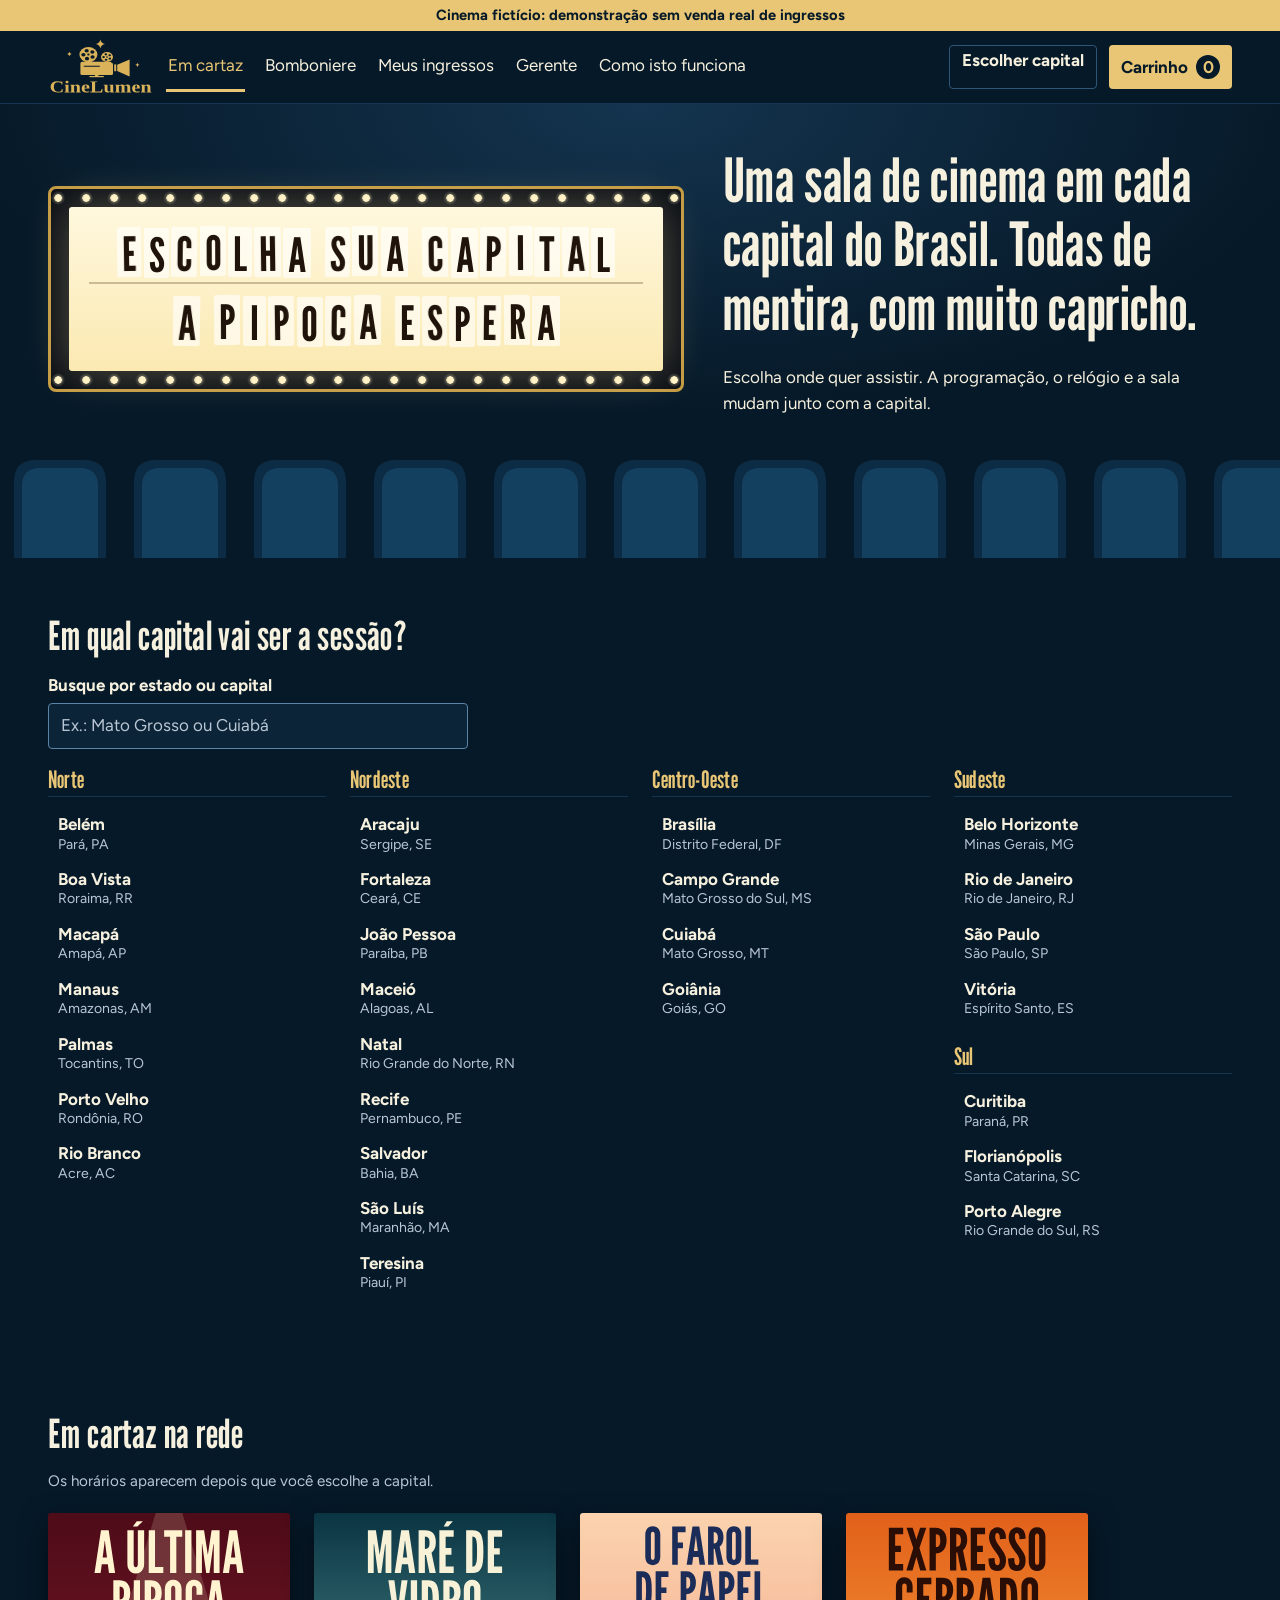
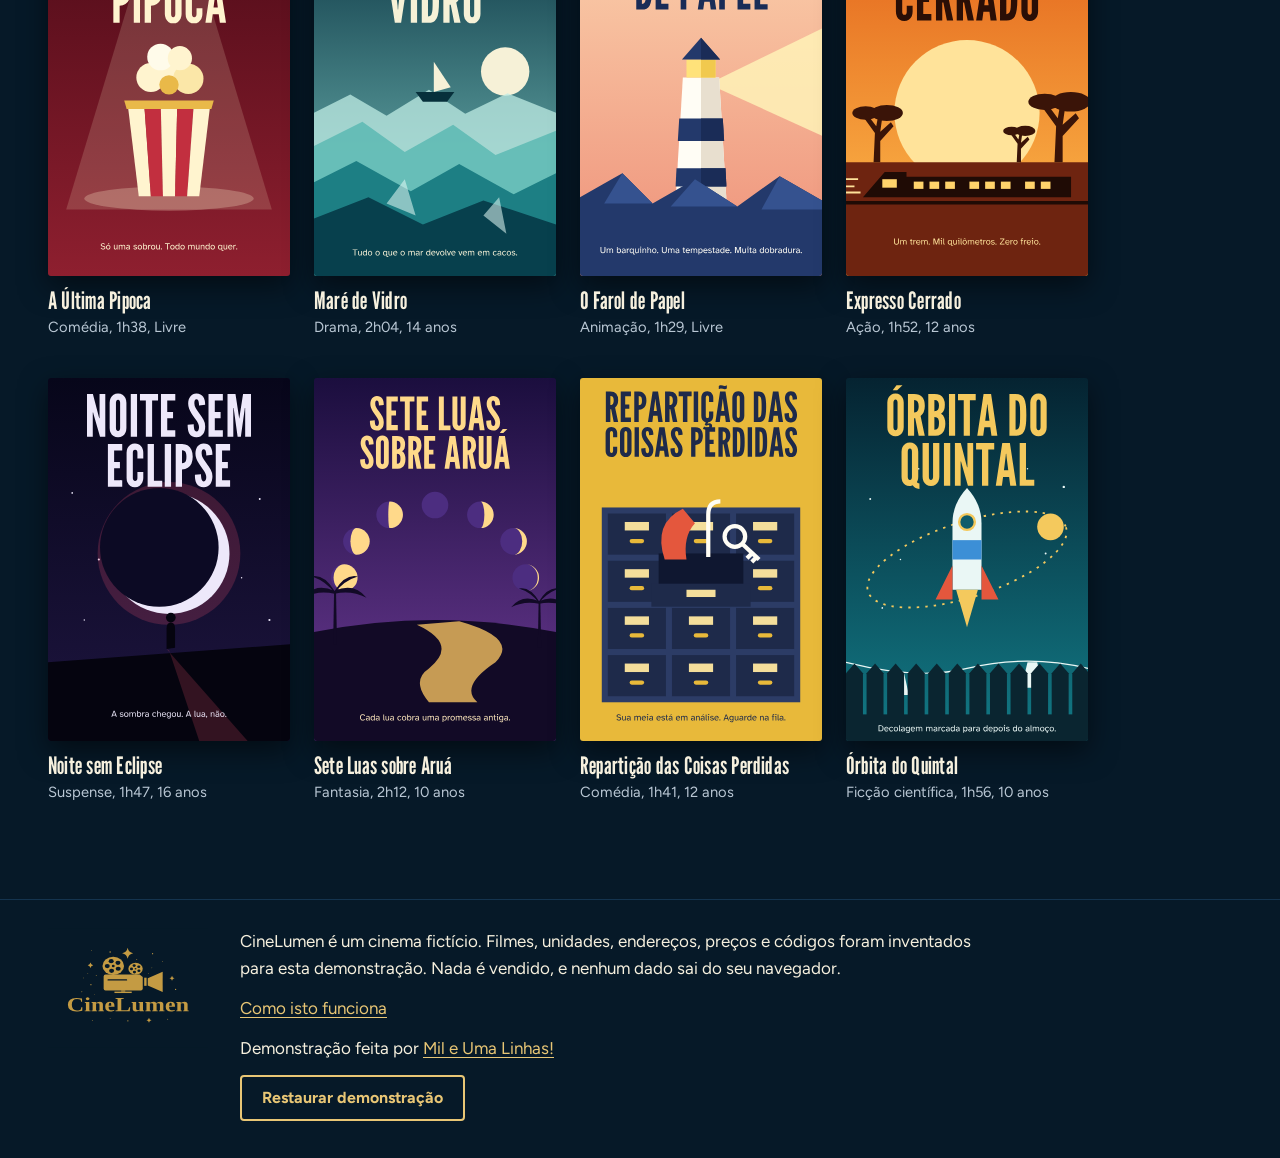
==== index.html @ 4fc16623 "Refaz CineLumen como cinema fictício nacional Refaz do zero o site original, sem nenhuma referência " ====
<!doctype html>
<html lang="pt-BR">
<head>
<meta charset="utf-8">
<meta name="viewport" content="width=device-width, initial-scale=1">
<meta http-equiv="Content-Security-Policy" content="default-src 'none'; script-src 'self'; style-src 'self'; img-src 'self'; font-src 'self'; base-uri 'none'; form-action 'none'">
<meta name="referrer" content="no-referrer">
<title>CineLumen: cinema fictício nas 27 capitais</title>
<meta name="description" content="Demonstração de site e sistema de cinema: programação por capital, mapa de assentos, bomboniere e ingresso. Cinema fictício, sem venda real.">
<meta name="theme-color" content="#061928">
<link rel="icon" href="assets/favicon.svg" type="image/svg+xml">
<link rel="preload" href="assets/fontes/league-gothic-latin-400-normal.woff2" as="font" type="font/woff2" crossorigin>
<link rel="stylesheet" href="css/estilo.css">
<script type="module" src="js/app.js"></script>
</head>
<body>
<a class="pular" href="#conteudo" id="pular">Pular para o conteúdo</a>
<p class="faixa" id="faixa">Cinema fictício: demonstração sem venda real de ingressos</p>
<header class="topo">
  <div class="topo-linha">
    <a class="marca" href="#/" aria-label="CineLumen, página inicial"><img src="assets/logo-marca.svg" alt="" width="106" height="56"></a>
    <button type="button" class="capital-btn" id="btn-capital" aria-haspopup="dialog"></button>
    <button type="button" class="menu-btn" id="btn-menu" aria-expanded="false" aria-controls="nav-principal">Menu</button>
    <nav id="nav-principal" class="nav" aria-label="Principal">
      <a href="#/" data-rota="inicio">Em cartaz</a>
      <a href="#/bomboniere" data-rota="bomboniere">Bomboniere</a>
      <a href="#/meus-ingressos" data-rota="meus-ingressos">Meus ingressos</a>
      <a href="#/gerente" data-rota="gerente">Gerente</a>
      <a href="#/como-funciona" data-rota="como-funciona">Como isto funciona</a>
    </nav>
    <a class="carrinho-btn" id="btn-carrinho" href="#/resumo"></a>
  </div>
</header>
<p class="aviso-armazenamento" id="aviso-armazenamento" hidden>Seu navegador bloqueou o armazenamento local. A demonstração funciona, mas esquece tudo ao recarregar.</p>
<main id="conteudo" tabindex="-1"></main>
<footer class="rodape">
  <div class="rodape-dentro">
    <img src="assets/logo.svg" alt="CineLumen" width="160" height="120">
    <div>
      <p>CineLumen é um cinema fictício. Filmes, unidades, endereços, preços e códigos foram inventados para esta demonstração. Nada é vendido, e nenhum dado sai do seu navegador.</p>
      <p><a href="#/como-funciona">Como isto funciona</a></p>
      <p>Demonstração feita por <a href="https://mileumalinhas.com.br" rel="noopener">Mil e Uma Linhas!</a></p>
      <button type="button" class="botao botao-linha" id="btn-restaurar">Restaurar demonstração</button>
    </div>
  </div>
</footer>
<div class="so-leitor" role="status" aria-live="polite" id="status"></div>
<div class="so-leitor" role="alert" id="alerta-leitor"></div>
<div class="aviso-flutuante" id="aviso" hidden></div>
<dialog id="dlg-capital" aria-labelledby="dlg-capital-t">
  <div class="dlg-cabeca"><h2 id="dlg-capital-t">Onde vai ser a sessão?</h2><button type="button" class="botao botao-linha" id="dlg-capital-fechar">Fechar</button></div>
  <div id="dlg-capital-corpo"></div>
</dialog>
<dialog id="dlg-restaurar" aria-labelledby="dlg-restaurar-t">
  <h2 id="dlg-restaurar-t">Restaurar a demonstração?</h2>
  <p>Isto apaga neste navegador a capital escolhida, o carrinho, os ingressos, as vendas de teste e as sessões cadastradas.</p>
  <div class="dlg-acoes">
    <button type="button" class="botao botao-linha" id="restaurar-nao">Manter tudo</button>
    <button type="button" class="botao" id="restaurar-sim">Restaurar</button>
  </div>
</dialog>
<noscript><p class="faixa">Esta demonstração precisa de JavaScript para funcionar.</p></noscript>
</body>
</html>
---- css/estilo.css ----
@font-face { font-family: "League Gothic"; src: url("../assets/fontes/league-gothic-latin-400-normal.woff2") format("woff2"); font-display: swap; }
@font-face { font-family: "Figtree"; src: url("../assets/fontes/figtree-latin-400-normal.woff2") format("woff2"); font-weight: 400; font-display: swap; }
@font-face { font-family: "Figtree"; src: url("../assets/fontes/figtree-latin-700-normal.woff2") format("woff2"); font-weight: 700; font-display: swap; }

:root {
  --noite: #061928;
  --noite-2: #0C2438;
  --noite-3: #14344F;
  --linha: #2E5575;
  --ouro: #C49B43;
  --ouro-claro: #E8C675;
  --marfim: #F6F0DE;
  --neblina: #B9C7D4;
  --luz: #FFF3C9;
  --placa: #20140A;
  --rubi: #FFA69E;
  --titulo: "League Gothic", "Arial Narrow", Impact, sans-serif;
  --texto: "Figtree", system-ui, -apple-system, "Segoe UI", sans-serif;
  --calha: clamp(16px, 4vw, 48px);
}
*, *::before, *::after { box-sizing: border-box; }
html { -webkit-text-size-adjust: 100%; scroll-padding-top: 96px; }
body { margin: 0; background: var(--noite); color: var(--marfim); font: 400 17px/1.55 var(--texto); overflow-wrap: anywhere; transition: background-color .9s ease; }
body.luzes-baixas { background: #030E18; }
img { max-width: 100%; height: auto; display: block; }
h1, h2, h3 { font-family: var(--titulo); font-weight: 400; line-height: 1.05; letter-spacing: .01em; margin: 0 0 .4em; }
h1 { font-size: clamp(2.3rem, 5.4vw, 3.8rem); }
h2 { font-size: clamp(1.8rem, 3.6vw, 2.5rem); }
h3 { font-size: 1.5rem; }
h1:focus, h2:focus, main:focus { outline: none; }
p { margin: 0 0 .8em; max-width: 68ch; }
a { color: var(--ouro-claro); text-underline-offset: .18em; }
a:hover { color: var(--luz); }
ul, ol { margin: 0; padding: 0; list-style: none; }
small { font-size: .82em; }
:focus-visible { outline: 3px solid var(--luz); outline-offset: 2px; border-radius: 3px; }
[hidden] { display: none !important; }
.so-leitor { position: absolute; width: 1px; height: 1px; overflow: hidden; clip-path: inset(50%); white-space: nowrap; }
.pular { position: absolute; left: 8px; top: -60px; background: var(--luz); color: var(--noite); padding: 8px 14px; z-index: 50; }
.pular:focus { top: 8px; color: var(--noite); }

/* Faixa e topo */
.faixa { margin: 0; max-width: none; padding: 6px var(--calha); background: var(--ouro-claro); color: var(--noite); font-weight: 700; font-size: .92rem; text-align: center; line-height: 1.3; }
.topo { position: sticky; top: 0; z-index: 20; background: var(--noite); border-bottom: 1px solid var(--noite-3); }
.topo-linha { display: flex; align-items: center; gap: 12px; padding: 8px var(--calha); max-width: 1400px; margin: auto; flex-wrap: wrap; }
.marca img { width: 106px; height: 56px; }
.capital-btn { order: 3; background: none; border: 1px solid var(--linha); color: var(--marfim); font: inherit; padding: 4px 12px; border-radius: 4px; cursor: pointer; text-align: left; display: grid; line-height: 1.2; min-height: 44px; }
.capital-btn:hover { border-color: var(--ouro-claro); }
.capital-nome { font-weight: 700; }
.capital-btn small { color: var(--neblina); }
.menu-btn { display: none; order: 5; }
.nav { order: 2; display: flex; flex-wrap: wrap; gap: 2px 18px; margin-right: auto; }
.nav a { color: var(--marfim); text-decoration: none; padding: 10px 2px; border-bottom: 3px solid transparent; display: block; }
.nav a:hover { color: var(--ouro-claro); }
.nav a[aria-current="page"] { border-bottom-color: var(--ouro-claro); color: var(--ouro-claro); }
.carrinho-btn { order: 4; display: inline-flex; gap: 8px; align-items: center; text-decoration: none; color: var(--noite); background: var(--ouro-claro); padding: 0 12px; min-height: 44px; border-radius: 4px; font-weight: 700; }
.carrinho-btn:hover { color: var(--noite); background: var(--luz); }
.carrinho-num { background: var(--noite); color: var(--ouro-claro); border-radius: 999px; min-width: 24px; text-align: center; padding: 0 6px; line-height: 24px; }
.aviso-armazenamento { max-width: none; margin: 0; padding: 8px var(--calha); background: var(--noite-3); }

/* Botões */
.botao { display: inline-flex; align-items: center; justify-content: center; min-height: 46px; padding: 8px 20px; background: var(--ouro-claro); color: var(--noite); border: 2px solid var(--ouro-claro); border-radius: 4px; font: 700 1rem/1.2 var(--texto); text-decoration: none; cursor: pointer; text-align: center; }
.botao:hover { background: var(--luz); border-color: var(--luz); color: var(--noite); }
.botao:active { transform: translateY(1px); }
.botao-linha { background: transparent; color: var(--ouro-claro); }
.botao-linha:hover { background: var(--noite-3); color: var(--luz); border-color: var(--luz); }
.botao-off { background: var(--noite-3); border-color: var(--noite-3); color: var(--neblina); cursor: not-allowed; }
.botao-off:hover { background: var(--noite-3); border-color: var(--noite-3); color: var(--neblina); }
.botao-texto { background: none; border: 0; color: var(--ouro-claro); font: inherit; text-decoration: underline; cursor: pointer; padding: 8px 0; min-height: 44px; }

/* Palco: letreiro e poltronas */
.palco { position: relative; padding: clamp(20px, 4vw, 44px) var(--calha) clamp(96px, 10vw, 128px); background: url("../assets/poltronas.svg") repeat-x left bottom / 120px 110px, radial-gradient(ellipse 70% 90% at 50% 0, var(--noite-3), transparent 75%); display: grid; gap: clamp(20px, 3vw, 40px); grid-template-columns: minmax(0, 1.25fr) minmax(0, 1fr); align-items: center; max-width: 1400px; margin: auto; }
.palco-texto h1 { max-width: 16em; }
.palco-acoes { display: flex; flex-wrap: wrap; gap: 12px; }
.marquise { padding: 18px; background: #0A0F16; border-radius: 8px; border: 3px solid var(--ouro); position: relative; background-image: radial-gradient(circle at center, var(--luz) 0 3.5px, rgba(255, 243, 201, .25) 4px, transparent 7px), radial-gradient(circle at center, var(--luz) 0 3.5px, rgba(255, 243, 201, .25) 4px, transparent 7px); background-size: 28px 18px; background-position: top, bottom; background-repeat: repeat-x; animation: acender 1.1s steps(6) both; }
.marquise-painel { background: linear-gradient(180deg, #FFF8DE, #FBE9B1); border-radius: 3px; padding: clamp(12px, 2vw, 20px); display: grid; gap: clamp(8px, 1.2vw, 12px); box-shadow: 0 0 44px rgba(255, 233, 170, .32); }
.marquise-linha { display: flex; flex-wrap: wrap; justify-content: center; gap: 4px 14px; padding-bottom: 5px; border-bottom: 2px solid rgba(90, 60, 10, .3); }
.marquise-linha:last-child { border-bottom: 0; }
.marquise-palavra { display: inline-flex; gap: 2px; }
.placa { font: 400 clamp(1.7rem, 3.7vw, 3.2rem)/1 var(--titulo); color: var(--placa); background: rgba(255, 255, 255, .62); padding: .06em .1em 0; border-radius: 2px; min-width: .5em; text-align: center; animation: placa .34s cubic-bezier(.2, .9, .3, 1.2) both; animation-delay: calc(.5s + var(--i) * 18ms); }
.p1 { transform: rotate(-.8deg); } .p2 { transform: translateY(1px); } .p3 { transform: rotate(.7deg); } .p4 { transform: translateY(-1px) rotate(-.3deg); }
@keyframes acender { from { filter: brightness(.25); } to { filter: none; } }
@keyframes placa { from { opacity: 0; translate: 0 -10px; } to { opacity: 1; translate: 0 0; } }

/* Seções */
.faixa-secao { padding: clamp(28px, 5vw, 56px) var(--calha); max-width: 1400px; margin: auto; }
.secao-nota { color: var(--neblina); font-size: .95rem; }
.pagina { padding: clamp(18px, 3vw, 36px) var(--calha) 56px; max-width: 1240px; margin: auto; }
.pagina > section { margin-top: 36px; }
.pagina > h1 { font-size: clamp(2.1rem, 3.6vw, 3rem); }
.pagina-texto { max-width: 760px; }
.lista-texto { list-style: disc; padding-left: 1.2em; }
ol.lista-texto { list-style: decimal; }
.lista-texto li { margin-bottom: .55em; max-width: 68ch; }

/* Seletor de capital */
.seletor label { display: block; font-weight: 700; margin-bottom: 4px; }
.seletor input { width: 100%; max-width: 420px; }
::placeholder { color: var(--neblina); opacity: 1; }
input[type="search"], input[type="time"], select { min-height: 46px; padding: 8px 12px; background: var(--noite-2); color: var(--marfim); border: 1px solid #5C84A6; border-radius: 4px; font: inherit; color-scheme: dark; }
.seletor-nada { margin-top: 12px; color: var(--ouro-claro); }
.seletor-grupos { margin-top: 18px; columns: 4 240px; column-gap: 24px; }
.seletor-regiao { break-inside: avoid; margin-bottom: 18px; }
.seletor-regiao h3 { color: var(--ouro-claro); border-bottom: 1px solid var(--noite-3); padding-bottom: 4px; }
.seletor-capital { display: flex; flex-direction: column; width: 100%; padding: 8px 10px; min-height: 44px; background: none; border: 0; color: var(--marfim); font: inherit; text-align: left; cursor: pointer; border-radius: 3px; line-height: 1.25; }
.seletor-capital span { color: var(--neblina); font-size: .88rem; }
.seletor-capital:hover { background: var(--noite-3); }
dialog { background: var(--noite-2); color: var(--marfim); border: 2px solid var(--ouro); border-radius: 6px; padding: 20px; width: min(960px, calc(100vw - 24px)); max-height: calc(100dvh - 32px); overflow: auto; }
dialog::backdrop { background: rgba(2, 8, 14, .82); }
#dlg-restaurar { width: min(480px, calc(100vw - 24px)); }
.dlg-cabeca { display: flex; justify-content: space-between; align-items: flex-start; gap: 12px; }
.dlg-acoes { display: flex; flex-wrap: wrap; gap: 12px; margin-top: 16px; }

/* Cartaz */
.grade-filmes { display: grid; grid-template-columns: repeat(6, minmax(0, 1fr)); gap: 32px 18px; margin-top: 20px; }
.grade-filmes.todos { grid-template-columns: repeat(4, minmax(0, 1fr)); gap: 32px 24px; max-width: 1040px; }
.filme-capa { display: block; border-radius: 3px; }
.cartaz { width: 100%; border-radius: 3px; box-shadow: 0 10px 28px rgba(0, 0, 0, .5); }
.filme-capa .cartaz { transition: transform .18s ease; }
.filme-capa:hover .cartaz { transform: translateY(-4px); }
.filme h3 { margin: 12px 0 2px; }
.filme-meta { color: var(--neblina); font-size: .92rem; margin-bottom: 8px; }
.chips { display: flex; flex-wrap: wrap; gap: 6px; }
.chip { --r: 5px; display: inline-grid; justify-items: center; padding: 5px 9px; min-height: 44px; min-width: 58px; line-height: 1.15; background: var(--noite-3); color: var(--marfim); text-decoration: none; -webkit-mask: radial-gradient(circle var(--r) at 0 50%, transparent 98%, #000) left / 51% 100% no-repeat, radial-gradient(circle var(--r) at 100% 50%, transparent 98%, #000) right / 51% 100% no-repeat; mask: radial-gradient(circle var(--r) at 0 50%, transparent 98%, #000) left / 51% 100% no-repeat, radial-gradient(circle var(--r) at 100% 50%, transparent 98%, #000) right / 51% 100% no-repeat; }
.chip b { font-size: 1.02rem; }
.chip small { color: var(--neblina); }
a.chip:hover { background: var(--ouro-claro); color: var(--noite); }
a.chip:hover small { color: var(--noite); }
a.chip:focus-visible { outline: none; background: var(--luz); color: var(--noite); box-shadow: inset 0 0 0 3px var(--noite); }
a.chip:focus-visible small { color: var(--noite); }
.chip-off { background: transparent; color: var(--neblina); box-shadow: inset 0 0 0 1px var(--noite-3); }
.mais-sessoes { display: inline-block; margin-top: 6px; padding: 6px 0; }
.vitrine-bomboniere { display: grid; grid-template-columns: minmax(0, 1fr) minmax(0, 1.2fr); gap: 24px; align-items: center; border-top: 1px solid var(--noite-3); }
.vitrine-bomboniere ul { display: grid; grid-template-columns: repeat(3, minmax(0, 1fr)); gap: 12px; }
.vitrine-bomboniere li { display: grid; justify-items: center; text-align: center; line-height: 1.25; }
.vitrine-bomboniere small { color: var(--neblina); }

/* Filme */
.filme-topo { display: grid; grid-template-columns: minmax(0, 260px) minmax(0, 1fr); gap: clamp(18px, 3vw, 36px); margin-top: 18px; align-items: start; }
.sinopse { font-size: 1.15rem; }
.dias { display: flex; flex-wrap: wrap; gap: 6px; margin: 12px 0 18px; }
.dias a { padding: 9px 13px; min-height: 44px; border: 1px solid var(--linha); border-radius: 4px; color: var(--marfim); text-decoration: none; }
.dias a:hover { border-color: var(--ouro-claro); }
.dias a[aria-current] { background: var(--ouro-claro); color: var(--noite); border-color: var(--ouro-claro); font-weight: 700; }
.sala-linha { display: grid; grid-template-columns: minmax(0, 1fr) minmax(0, 1.1fr); gap: 16px; padding: 16px 0; border-top: 1px solid var(--noite-3); align-items: center; }
.sala-linha p { margin: 0; color: var(--neblina); font-size: .95rem; }
.sem-sessao { padding: 16px 0; }

/* Etapas */
.etapas ol { display: flex; gap: 4px 16px; flex-wrap: wrap; margin-bottom: 18px; }
.etapas li { font-size: .92rem; color: var(--neblina); }
.etapas a, .etapa-caixa { display: inline-flex; gap: 6px; align-items: center; min-height: 32px; text-decoration: none; color: inherit; }
.etapas a:hover { color: var(--ouro-claro); }
.etapa-n { width: 24px; height: 24px; border-radius: 50%; border: 1px solid var(--linha); display: inline-grid; place-items: center; font-weight: 700; font-size: .82rem; }
.etapas li.feita .etapa-n { background: var(--noite-3); border-color: var(--ouro-claro); color: var(--ouro-claro); }
.etapas li.atual { color: var(--marfim); font-weight: 700; }
.etapas li.atual .etapa-n { background: var(--ouro-claro); border-color: var(--ouro-claro); color: var(--noite); }

/* Compra */
.faixa-sessao { color: var(--neblina); }
.compra-duas { display: grid; grid-template-columns: minmax(0, 1fr) 300px; gap: clamp(20px, 3vw, 40px); align-items: start; }
.lado { position: sticky; top: 92px; background: var(--noite-2); padding: 18px; border-radius: 6px; border-top: 3px solid var(--ouro); display: grid; gap: 10px; }
.lado h2 { font-size: 1.6rem; margin: 0; }
.lado .botao { width: 100%; }
.lado p { margin: 0; }
.lado-nota { color: var(--neblina); font-size: .95rem; }
.lado-total { display: flex; justify-content: space-between; align-items: baseline; gap: 10px; }
.lado-total b { font-size: 1.3rem; }
.contador { color: var(--ouro-claro); font-size: .95rem; min-height: 1.4em; }
.lista-assentos { display: flex; flex-wrap: wrap; gap: 6px; }
.lista-assentos li { background: var(--ouro-claro); color: var(--noite); font-weight: 700; padding: 2px 8px; border-radius: 3px; }
.recado { color: var(--marfim); font-size: .95rem; line-height: 1.3; }
.recado-alerta { background: var(--noite-3); border-left: 4px solid var(--rubi); padding: 10px 14px; max-width: none; }

/* Sala e assentos */
.sala-mapa { background: linear-gradient(180deg, rgba(255, 243, 201, .1), transparent 150px); padding: 12px clamp(0px, 2vw, 20px) 18px; border-radius: 6px; }
.tela-cinema { height: 34px; margin: 0 6% 22px; background: var(--luz); color: var(--noite); text-align: center; font: 400 1.05rem/34px var(--titulo); letter-spacing: .3em; clip-path: polygon(0 0, 100% 0, 96% 100%, 4% 100%); box-shadow: 0 16px 48px rgba(255, 243, 201, .5); }
.fileiras { display: grid; gap: 5px; max-width: 620px; margin: auto; }
.fileira { display: flex; gap: 2px; align-items: center; justify-content: center; }
.fila-letra { width: 14px; flex: none; font-size: .78rem; color: var(--neblina); text-align: center; }
.corredor { flex: 0 1 18px; min-width: 6px; }
.assento { flex: 1 1 0; min-width: 0; max-width: 40px; aspect-ratio: 1 / 1.02; min-height: 24px; padding: 0; border: 2px solid var(--ouro-claro); border-bottom-width: 5px; border-radius: 7px 7px 3px 3px; background: transparent; color: var(--marfim); font: 700 .72rem/1 var(--texto); cursor: pointer; display: grid; place-items: center; transition: transform .12s ease, background-color .12s ease; }
.assento:hover { background: var(--noite-3); }
.assento.escolhido { background: var(--ouro-claro); color: var(--noite); transform: translateY(-2px); }
.assento.vendido { background: #1A2F44; border-color: #6C8299; color: transparent; cursor: not-allowed; position: relative; }
.assento.vendido::after { content: ""; position: absolute; inset: 22%; background: linear-gradient(45deg, transparent 44%, #9FB2C5 44% 56%, transparent 56%), linear-gradient(-45deg, transparent 44%, #9FB2C5 44% 56%, transparent 56%); }
.assento.reservado { border-style: dashed; border-color: var(--rubi); color: var(--rubi); cursor: not-allowed; }
.assento.acessivel:not(.vendido):not(.reservado) { border-color: #9CD6F0; }
.assento.acessivel.escolhido { background: #9CD6F0; }
.assento-rotulo { pointer-events: none; }
.legenda { display: flex; flex-wrap: wrap; gap: 6px 16px; margin-top: 18px; font-size: .9rem; color: var(--neblina); justify-content: center; }
.legenda li { display: inline-flex; align-items: center; gap: 6px; }
.assento.amostra { display: inline-block; width: 20px; min-height: 20px; height: 20px; flex: none; transform: none; cursor: default; }

.tipo-linha, .pag-form fieldset { border: 0; padding: 0; margin: 0 0 16px; }
.tipo-linha { display: flex; flex-wrap: wrap; gap: 8px; padding: 12px 0; border-bottom: 1px solid var(--noite-3); }
.tipo-linha legend, .pag-form legend { font-weight: 700; padding: 0; margin-bottom: 8px; float: left; width: 100%; }
.opcao { display: inline-flex; gap: 8px; align-items: center; min-height: 44px; padding: 6px 14px; border: 1px solid var(--linha); border-radius: 4px; cursor: pointer; flex: 1 1 150px; }
.opcao:has(input:checked) { border-color: var(--ouro-claro); background: var(--noite-3); }
.opcao:has(input:focus-visible) { outline: 3px solid var(--luz); outline-offset: 2px; }
.opcao input { accent-color: var(--ouro-claro); width: 18px; height: 18px; flex: none; }
.opcao-larga { display: flex; margin-bottom: 8px; }
.opcao-larga span { display: grid; }
.opcao-larga small { color: var(--neblina); }
.pag-form { max-width: 560px; }
.pag-passos { max-width: 560px; margin-top: 12px; }
.pag-passos li { padding: 10px 0 10px 32px; position: relative; border-bottom: 1px solid var(--noite-3); }
.pag-passos li::before { content: ""; position: absolute; left: 4px; top: 15px; width: 16px; height: 16px; border-radius: 50%; border: 3px solid var(--ouro-claro); border-right-color: transparent; animation: giro .8s linear infinite; }
.pag-passos li.feito::before { animation: none; border: 0; background: var(--ouro-claro); clip-path: polygon(14% 50%, 0 64%, 38% 100%, 100% 22%, 86% 8%, 38% 72%); }
@keyframes giro { to { transform: rotate(360deg); } }

/* Bomboniere */
.grade-bomb { display: grid; grid-template-columns: repeat(auto-fill, minmax(min(100%, 300px), 1fr)); gap: 22px 28px; }
.bomb-item { display: grid; grid-template-columns: 104px minmax(0, 1fr); gap: 12px; align-items: center; }
.bomb-item h3 { font-size: 1.4rem; margin: 0 0 2px; }
.bomb-item p { margin: 0; color: var(--neblina); font-size: .93rem; line-height: 1.35; }
.bomb-item .bomb-preco { color: var(--marfim); font-weight: 700; font-size: 1rem; margin: 4px 0; }
.contador-qtd { display: inline-flex; align-items: center; gap: 4px; }
.contador-qtd button { width: 44px; height: 44px; background: var(--noite-3); color: var(--marfim); border: 1px solid var(--linha); border-radius: 4px; font: 700 1.2rem/1 var(--texto); cursor: pointer; }
.contador-qtd button:hover { border-color: var(--ouro-claro); }
.contador-qtd button:active { transform: scale(.94); }
.qtd { min-width: 30px; text-align: center; font-weight: 700; }
.barra-fim { position: sticky; bottom: 0; margin-top: 28px; padding: 12px 0; background: var(--noite); border-top: 1px solid var(--noite-3); display: flex; flex-wrap: wrap; gap: 12px 24px; justify-content: flex-end; align-items: center; }
.barra-fim .lado-total { margin: 0; gap: 16px; }

/* Resumo */
.resumo a { display: inline-block; padding: 6px 0; }
.resumo > section { padding-bottom: 18px; margin-bottom: 18px; border-bottom: 1px solid var(--noite-3); }
.resumo-filme { display: grid; grid-template-columns: 110px minmax(0, 1fr); gap: 16px; }
.resumo-filme p { margin: 0 0 .3em; }
.linhas li { display: flex; justify-content: space-between; gap: 12px; padding: 5px 0; }
.teste-conflito { background: var(--noite-2); padding: 12px 16px; border-radius: 4px; }
.teste-conflito summary { cursor: pointer; font-weight: 700; min-height: 28px; }

/* Ingresso */
.pagina-ingresso { max-width: 860px; }
.ingresso { display: grid; grid-template-columns: minmax(0, 1fr) 250px; background: var(--marfim); color: var(--noite); border-radius: 10px; margin: 16px 0; -webkit-mask: radial-gradient(circle 13px at calc(100% - 250px) 0, transparent 98%, #000) top / 100% 51% no-repeat, radial-gradient(circle 13px at calc(100% - 250px) 100%, transparent 98%, #000) bottom / 100% 51% no-repeat; mask: radial-gradient(circle 13px at calc(100% - 250px) 0, transparent 98%, #000) top / 100% 51% no-repeat, radial-gradient(circle 13px at calc(100% - 250px) 100%, transparent 98%, #000) bottom / 100% 51% no-repeat; }
.ingresso-corpo { display: grid; grid-template-columns: 110px minmax(0, 1fr); gap: 16px; padding: 22px; }
.ingresso h2 { font-size: 2rem; }
.ingresso dl { margin: 0; display: grid; gap: 4px; }
.ingresso dl div { display: grid; grid-template-columns: 100px minmax(0, 1fr); gap: 8px; }
.ingresso dt { color: #3D5266; font-size: .92rem; }
.ingresso dd { margin: 0; font-weight: 700; }
.ingresso-canhoto { padding: 22px 18px; border-left: 2px dashed #6E7F8E; display: flex; flex-direction: column; justify-content: center; gap: 8px; }
.barras { width: 100%; height: 56px; fill: var(--noite); }
.ingresso-codigo { font-weight: 700; font-size: 1.05rem; margin: 0; text-align: center; letter-spacing: .03em; }
.ingresso .secao-nota { color: #3D5266; margin: 0; font-size: .85rem; }
.lista-ingressos > li { margin-top: 18px; }
.ingresso-estado { margin: 0; color: var(--ouro-claro); font-weight: 700; }
.vazio { padding: 64px var(--calha); max-width: 640px; margin: auto; }

/* Gerente */
.campo { display: grid; gap: 4px; }
.campo label { font-weight: 700; }
.campo-linha { grid-template-columns: auto minmax(0, 240px); justify-content: start; align-items: center; gap: 10px; margin-bottom: 12px; }
.tabela { width: 100%; border-collapse: collapse; font-size: .98rem; }
.tabela th { text-align: left; font-weight: 700; color: var(--neblina); padding: 8px 10px; border-bottom: 1px solid var(--linha); }
.tabela td { padding: 8px 10px; border-bottom: 1px solid var(--noite-3); vertical-align: middle; }
.tabela td small { color: var(--neblina); }
.tabela tr.atual td { background: var(--noite-3); font-weight: 700; }
.tabela .selo { color: var(--ouro-claro); }
.sem-acao { color: var(--neblina); font-size: .9rem; }
.celula-barra { min-width: 240px; }
.celula-barra > span:last-child { display: block; font-variant-numeric: tabular-nums; }
.barra { display: block; height: 8px; background: var(--noite-3); border-radius: 4px; margin-bottom: 4px; }
.barra span { display: block; height: 100%; background: var(--ouro-claro); border-radius: 4px; }
.tabela tr.atual .barra { background: var(--noite); }
.form-sessao { display: grid; grid-template-columns: repeat(auto-fit, minmax(min(100%, 170px), 1fr)); gap: 12px; align-items: end; }
.form-sessao select, .form-sessao input { width: 100%; }
.form-erro { grid-column: 1 / -1; margin: 0; color: var(--rubi); font-weight: 700; max-width: none; }

/* Rodapé e aviso */
.rodape { background: var(--noite); border-top: 1px solid var(--noite-3); padding: 28px var(--calha) 36px; margin-top: 32px; }
.rodape-dentro { max-width: 1240px; margin: auto; display: flex; flex-wrap: wrap; gap: 20px 32px; align-items: flex-start; }
.rodape-dentro img { width: 160px; height: 120px; }
.rodape-dentro div { flex: 1 1 280px; }
.aviso-flutuante { pointer-events: none; position: fixed; left: 50%; top: 12px; translate: -50% 0; width: min(520px, calc(100vw - 32px)); background: var(--luz); color: var(--noite); font-weight: 700; padding: 12px 16px; border-radius: 4px; z-index: 60; box-shadow: 0 10px 30px rgba(0, 0, 0, .55); }

/* Telas menores */
@media (max-width: 980px) {
  .topo-linha { gap: 8px; }
  .menu-btn { display: inline-flex; align-items: center; order: 2; background: none; color: var(--marfim); border: 1px solid var(--linha); border-radius: 4px; font: inherit; min-height: 44px; padding: 0 12px; cursor: pointer; }
  .carrinho-btn { order: 3; margin-left: auto; }
  .capital-btn { order: 4; width: 100%; grid-template-columns: auto auto; justify-content: space-between; align-items: center; min-height: 40px; }
  .nav { order: 5; display: none; width: 100%; flex-direction: column; }
  .nav.aberta { display: flex; }
  .marca { margin-right: auto; }
  .marca img { width: 82px; height: 43px; }
  .palco { grid-template-columns: minmax(0, 1fr); }
  .compra-duas { grid-template-columns: minmax(0, 1fr); }
  .lado { position: sticky; top: auto; bottom: 0; z-index: 5; box-shadow: 0 -8px 24px rgba(0, 0, 0, .45); padding: 10px 14px 12px; gap: 6px; border-radius: 6px 6px 0 0; grid-template-columns: minmax(0, 1fr) auto; align-items: center; }
  .lado h2, .lado .lista-assentos, .lado .lado-nota, .lado .lado-total span { display: none; }
  .lado .contador { font-size: .9rem; min-height: 0; grid-column: 1; grid-row: 1; }
  .lado .lado-total { grid-column: 2; grid-row: 1; }
  .lado .recado, .lado .botao { grid-column: 1 / -1; }
  .lado .botao { min-height: 44px; }
  .grade-filmes { grid-template-columns: repeat(3, minmax(0, 1fr)); }
  .sala-linha { grid-template-columns: minmax(0, 1fr); }
  .vitrine-bomboniere { grid-template-columns: minmax(0, 1fr); }
  .etapa-nome { display: none; }
  .etapas li.atual .etapa-nome { display: inline; }
  .etapas ol { gap: 4px 8px; }
  html { scroll-padding-top: 130px; }
}
@media (max-width: 720px) {
  .topo { position: static; }
  .palco { background-size: 84px 77px, auto; padding-bottom: 96px; }
  .grade-filmes, .grade-filmes.todos { grid-template-columns: repeat(2, minmax(0, 1fr)); gap: 24px 14px; }
  .filme-topo { grid-template-columns: 112px minmax(0, 1fr); }
  .filme-topo h1 { font-size: 2.1rem; }
  .sinopse { font-size: 1rem; }
  .ingresso { grid-template-columns: minmax(0, 1fr); -webkit-mask: none; mask: none; }
  .ingresso-canhoto { border-left: 0; border-top: 2px dashed #6E7F8E; }
  .ingresso-corpo { grid-template-columns: minmax(0, 1fr); padding: 18px; }
  .ingresso .cartaz-mini { width: 100px; }
  .ingresso dl div { grid-template-columns: 88px minmax(0, 1fr); }
  .tabela thead { position: absolute; width: 1px; height: 1px; overflow: hidden; clip-path: inset(50%); }
  .tabela, .tabela tbody, .tabela tr, .tabela td { display: block; }
  .tabela tr { padding: 10px 0; border-bottom: 1px solid var(--linha); }
  .tabela td { border: 0; padding: 0; }
  .celula-barra { min-width: 0; }
  .tabela tr { display: grid; gap: 2px 10px; }
  .tabela-ocupacao tr { grid-template-columns: 52px minmax(0, 1fr); }
  .tabela-ocupacao td { grid-column: 2; }
  .tabela-ocupacao td[data-rotulo="Hora"] { grid-column: 1; grid-row: 1; font-weight: 700; }
  .tabela-ocupacao td[data-rotulo="Filme"] { grid-row: 1; }
  .tabela-ocupacao td[data-rotulo="Sala"] { color: var(--neblina); font-size: .92rem; }
  .tabela-ocupacao td:has(.sem-acao) { display: none; }
  .tabela-ocupacao td[data-rotulo="Hora"] small { display: block; font-weight: 400; font-size: .72rem; }
  .tabela-vendas tr { grid-template-columns: minmax(0, 1fr) auto; padding: 8px 0; }
  .tabela-vendas td[data-rotulo="Ingressos"] { color: var(--neblina); font-size: .92rem; }
  .tabela-vendas td[data-rotulo="Ingressos"]::after { content: " ingressos"; }
  .tabela-vendas .celula-barra { grid-column: 1 / -1; }
  .seletor-grupos { columns: auto; }
  .faixa { font-size: .86rem; }
}
@media (max-width: 360px) {
  .grade-filmes { gap: 22px 10px; }
  .chip { min-width: 60px; padding: 5px 9px; }
  .bomb-item { grid-template-columns: 76px minmax(0, 1fr); }
  .assento { font-size: .62rem; }
  .corredor { flex-basis: 4px; min-width: 4px; }
  .topo-linha { gap: 6px; }
  .menu-btn { padding: 0 9px; }
  .carrinho-btn { padding: 0 8px; gap: 6px; }
  .fila-letra { width: 12px; }
  .sala-mapa { padding-inline: 0; }
}
@media (prefers-reduced-motion: reduce) {
  *, *::before, *::after { animation-duration: .01ms !important; animation-delay: 0ms !important; animation-iteration-count: 1 !important; transition-duration: .01ms !important; }
}
@media print {
  .faixa { background: none; color: #000; border: 1px solid #000; }
  .topo, .rodape .botao, .dlg-acoes, .aviso-flutuante { display: none; }
}
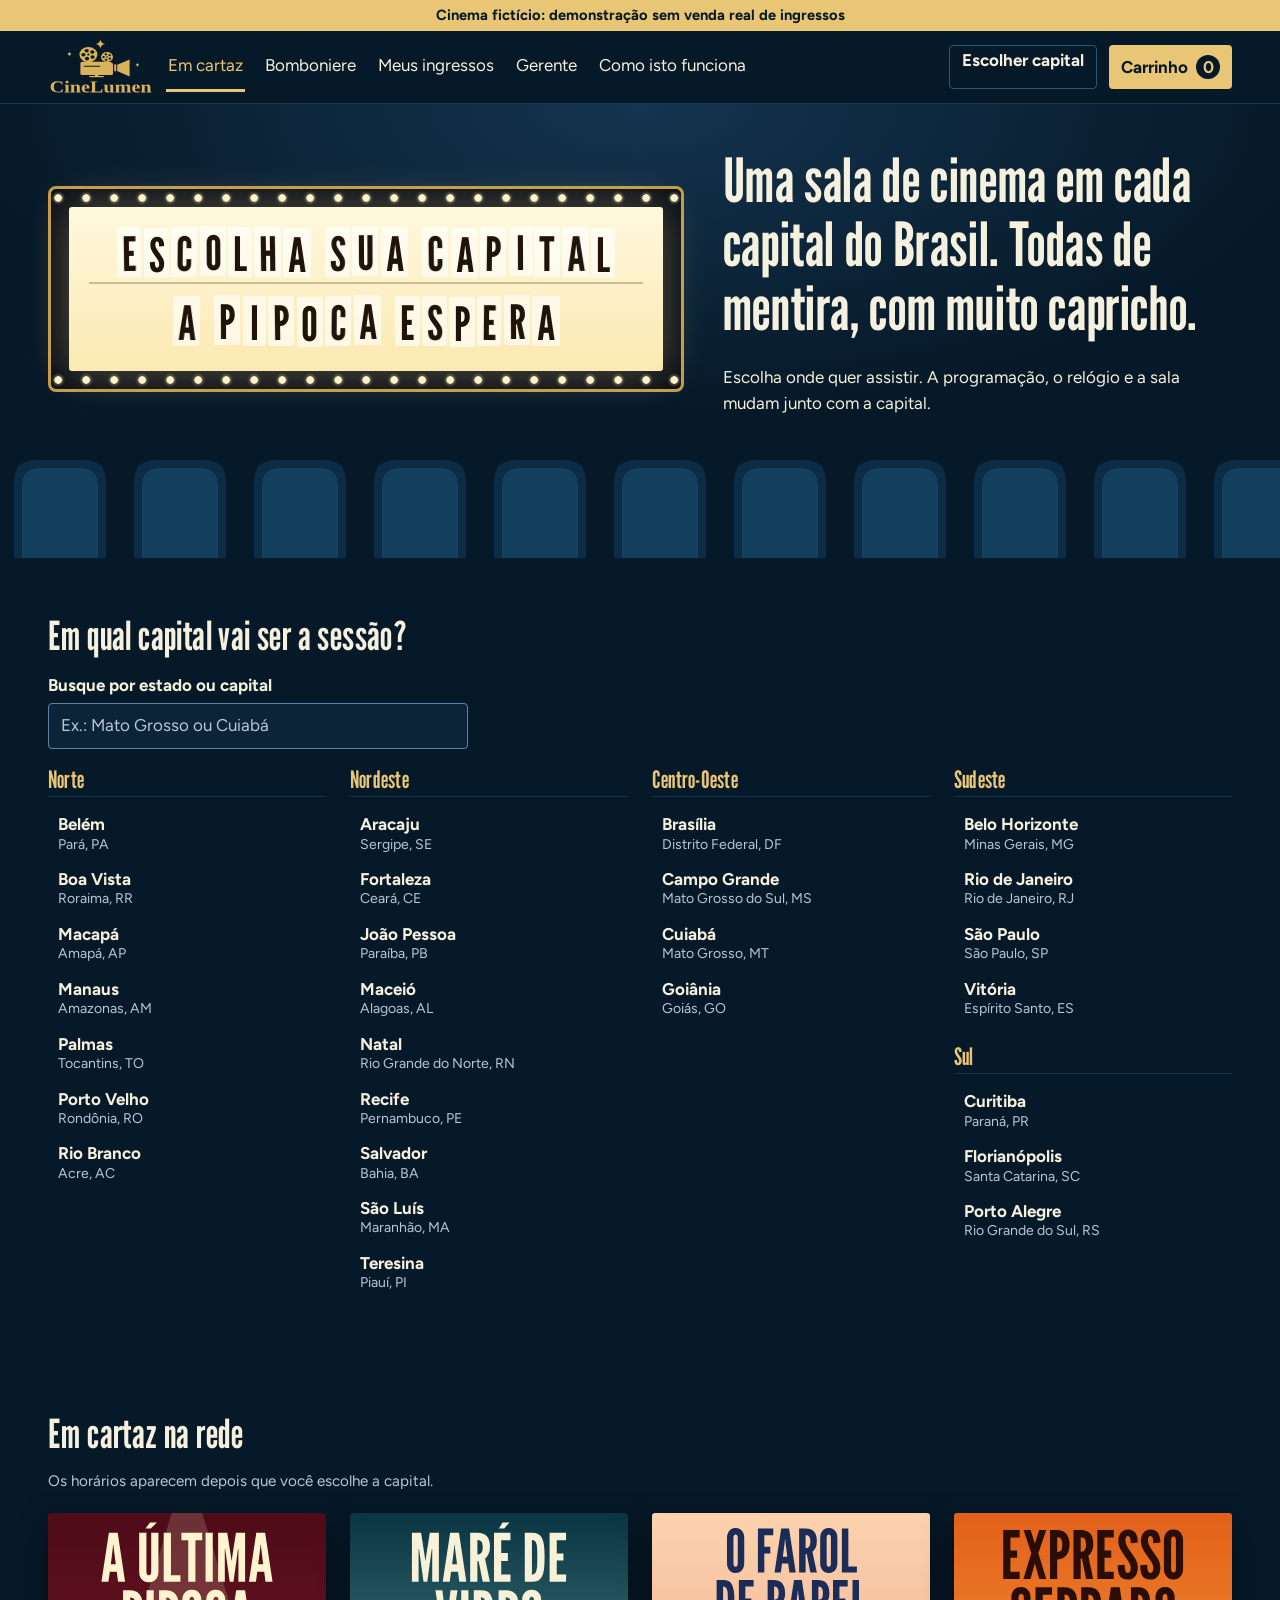
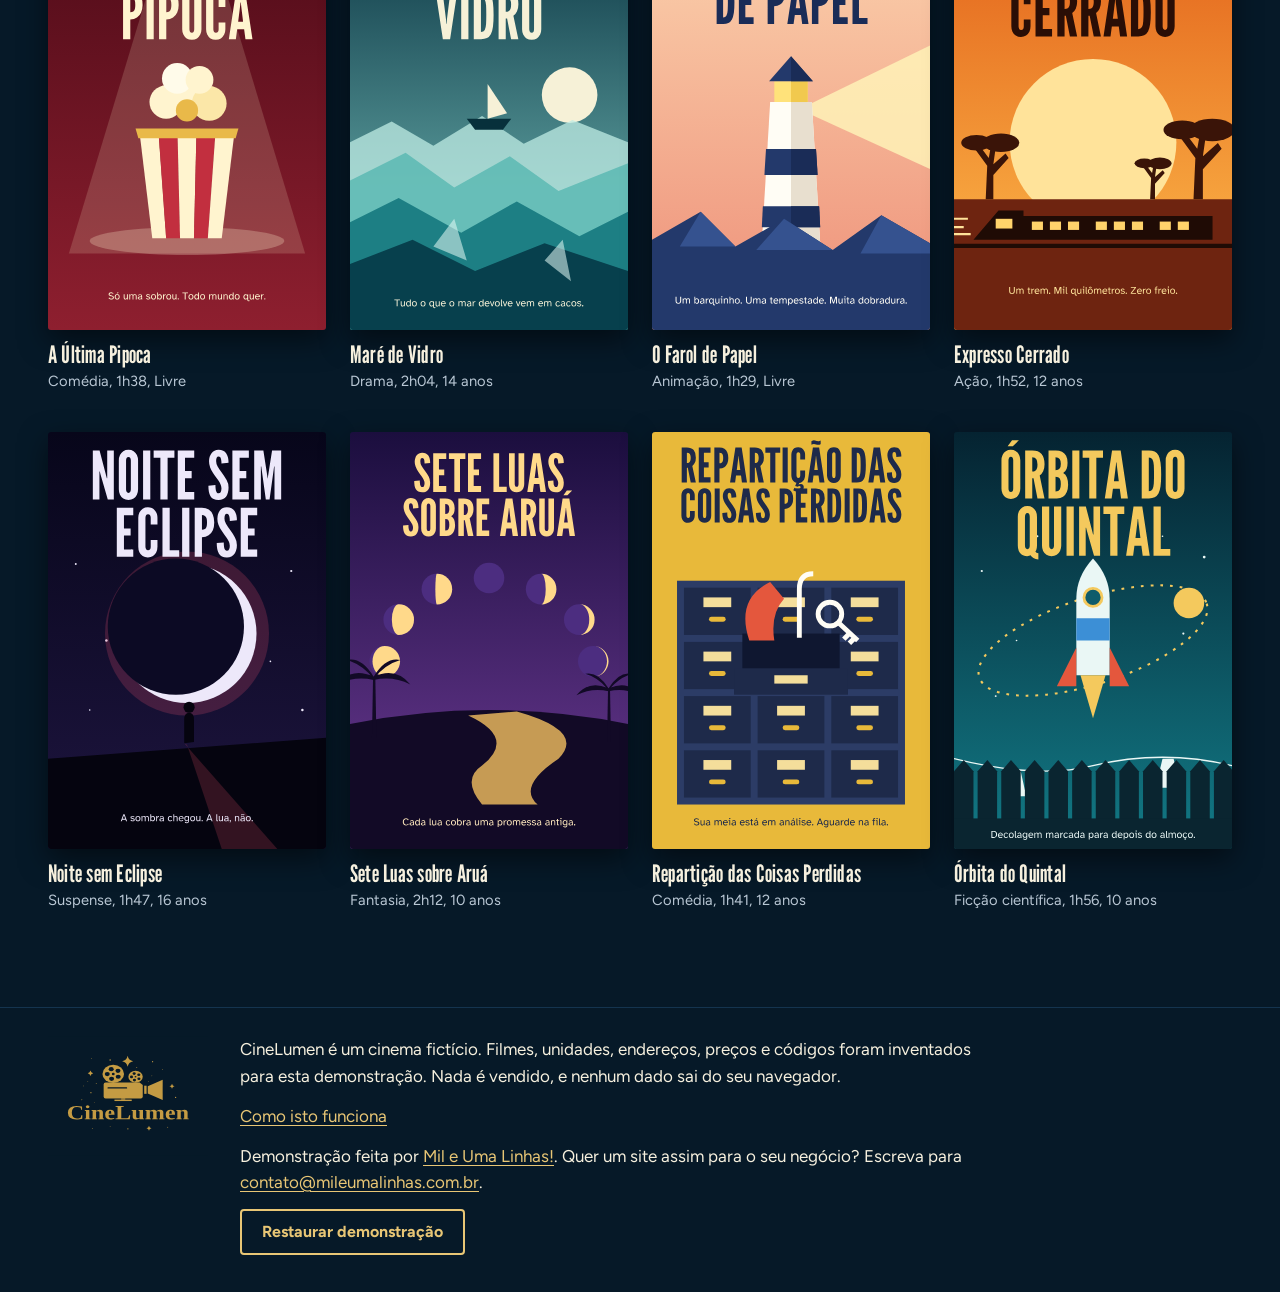
==== commit 372797b3: "Ajusta acessibilidade e apresentação do CineLumen O nome do botão do carrinho agora bate com o texto" ====
--- a/index.html
+++ b/index.html
@@ -8,6 +8,14 @@
 <title>CineLumen: cinema fictício nas 27 capitais</title>
 <meta name="description" content="Demonstração de site e sistema de cinema: programação por capital, mapa de assentos, bomboniere e ingresso. Cinema fictício, sem venda real.">
 <meta name="theme-color" content="#061928">
+<link rel="canonical" href="https://toshiro01001.github.io/cinelumen/">
+<meta property="og:type" content="website">
+<meta property="og:locale" content="pt_BR">
+<meta property="og:title" content="CineLumen: cinema fictício nas 27 capitais">
+<meta property="og:description" content="Programação por capital, mapa de assentos, bomboniere e ingresso em um site de demonstração. Nada é vendido.">
+<meta property="og:url" content="https://toshiro01001.github.io/cinelumen/">
+<meta property="og:image" content="https://toshiro01001.github.io/cinelumen/og.png">
+<meta name="twitter:card" content="summary_large_image">
 <link rel="icon" href="assets/favicon.svg" type="image/svg+xml">
 <link rel="preload" href="assets/fontes/league-gothic-latin-400-normal.woff2" as="font" type="font/woff2" crossorigin>
 <link rel="stylesheet" href="css/estilo.css">
@@ -15,7 +23,7 @@
 </head>
 <body>
 <a class="pular" href="#conteudo" id="pular">Pular para o conteúdo</a>
-<p class="faixa" id="faixa">Cinema fictício: demonstração sem venda real de ingressos</p>
+<p class="faixa" id="faixa" role="region" aria-label="Aviso de demonstração">Cinema fictício: demonstração sem venda real de ingressos</p>
 <header class="topo">
   <div class="topo-linha">
     <a class="marca" href="#/" aria-label="CineLumen, página inicial"><img src="assets/logo-marca.svg" alt="" width="106" height="56"></a>
@@ -39,7 +47,7 @@
     <div>
       <p>CineLumen é um cinema fictício. Filmes, unidades, endereços, preços e códigos foram inventados para esta demonstração. Nada é vendido, e nenhum dado sai do seu navegador.</p>
       <p><a href="#/como-funciona">Como isto funciona</a></p>
-      <p>Demonstração feita por <a href="https://mileumalinhas.com.br" rel="noopener">Mil e Uma Linhas!</a></p>
+      <p>Demonstração feita por <a href="https://mileumalinhas.com.br" rel="noopener">Mil e Uma Linhas!</a>. Quer um site assim para o seu negócio? Escreva para <a href="mailto:contato@mileumalinhas.com.br">contato@mileumalinhas.com.br</a>.</p>
       <button type="button" class="botao botao-linha" id="btn-restaurar">Restaurar demonstração</button>
     </div>
   </div>
--- a/css/estilo.css
+++ b/css/estilo.css
@@ -113,7 +113,7 @@
 
 /* Cartaz */
 .grade-filmes { display: grid; grid-template-columns: repeat(6, minmax(0, 1fr)); gap: 32px 18px; margin-top: 20px; }
-.grade-filmes.todos { grid-template-columns: repeat(4, minmax(0, 1fr)); gap: 32px 24px; max-width: 1040px; }
+.grade-filmes.todos { grid-template-columns: repeat(4, minmax(0, 1fr)); gap: 32px 24px; }
 .filme-capa { display: block; border-radius: 3px; }
 .cartaz { width: 100%; border-radius: 3px; box-shadow: 0 10px 28px rgba(0, 0, 0, .5); }
 .filme-capa .cartaz { transition: transform .18s ease; }
@@ -353,3 +353,5 @@
   .faixa { background: none; color: #000; border: 1px solid #000; }
   .topo, .rodape .botao, .dlg-acoes, .aviso-flutuante { display: none; }
 }
+.pagina-404 { max-width: 60ch; padding: 14vh var(--calha); }
+.pagina-404 h1 { margin-bottom: 16px; }
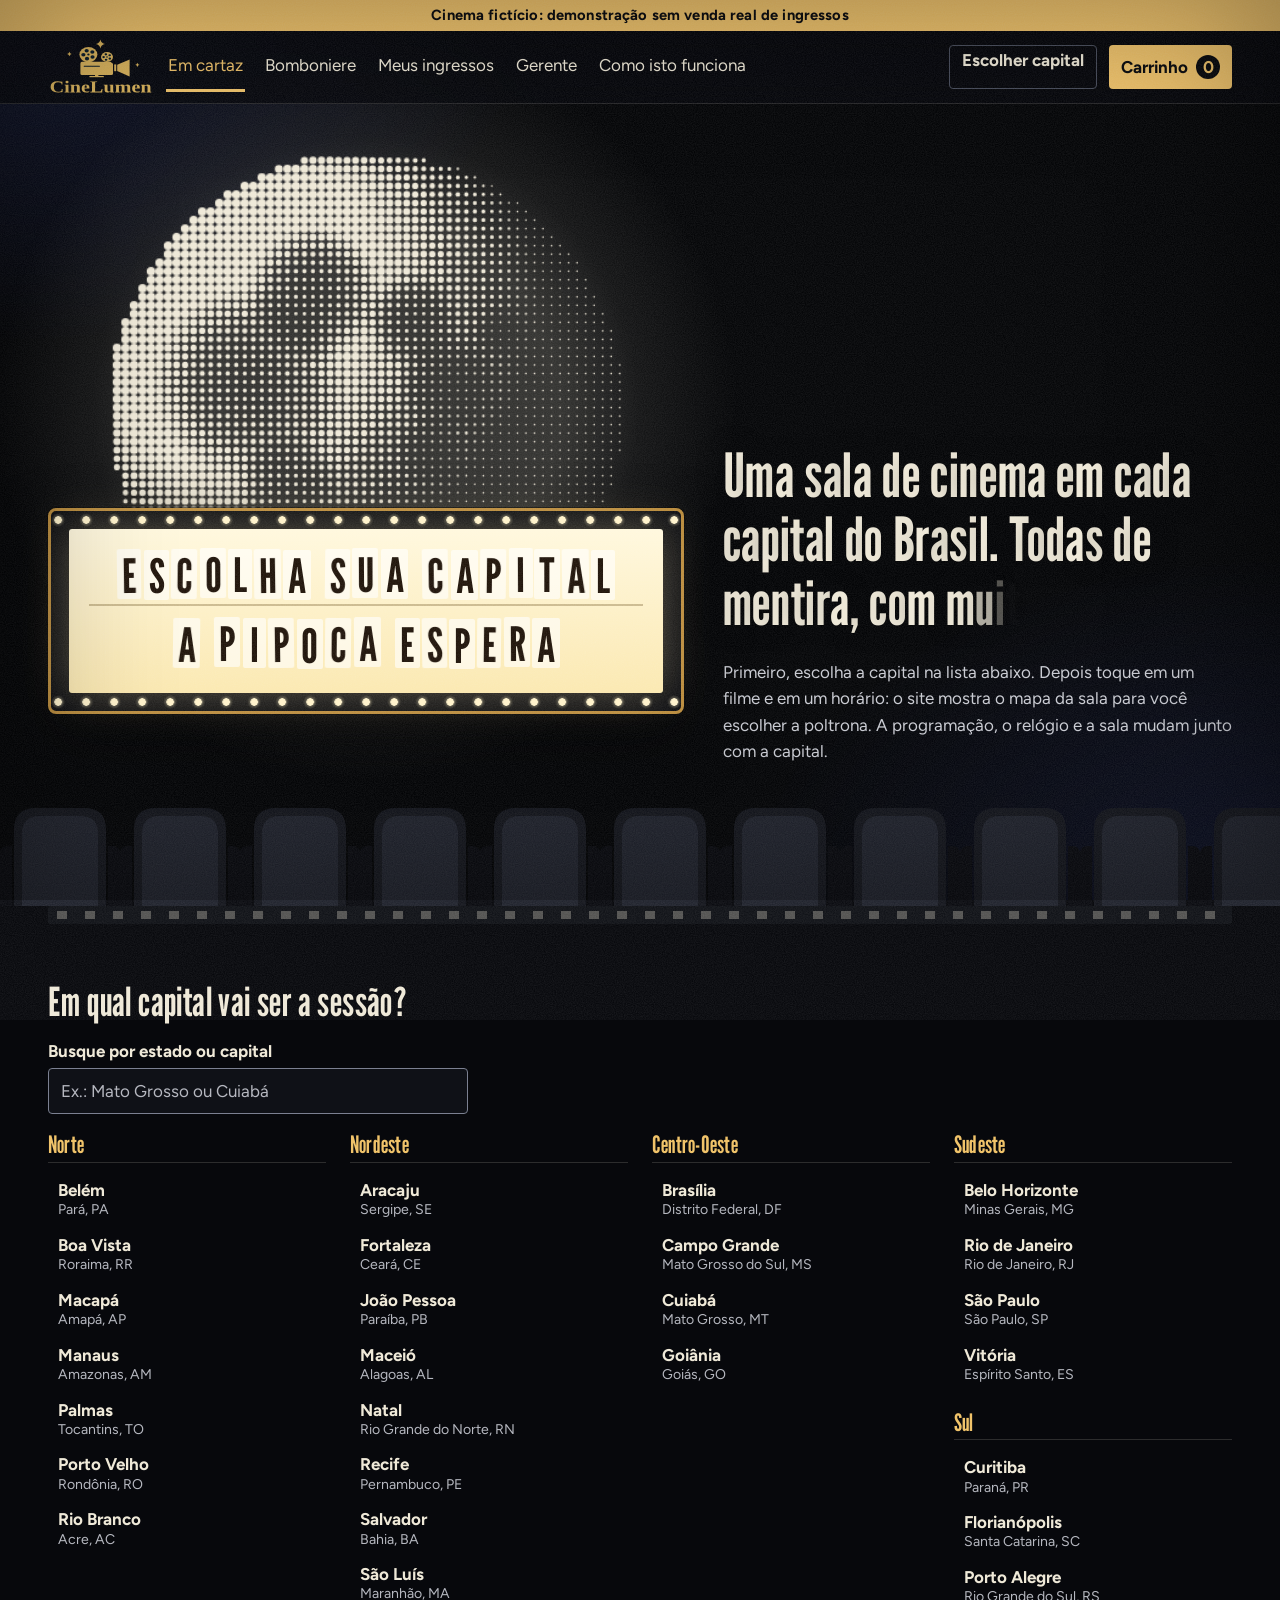
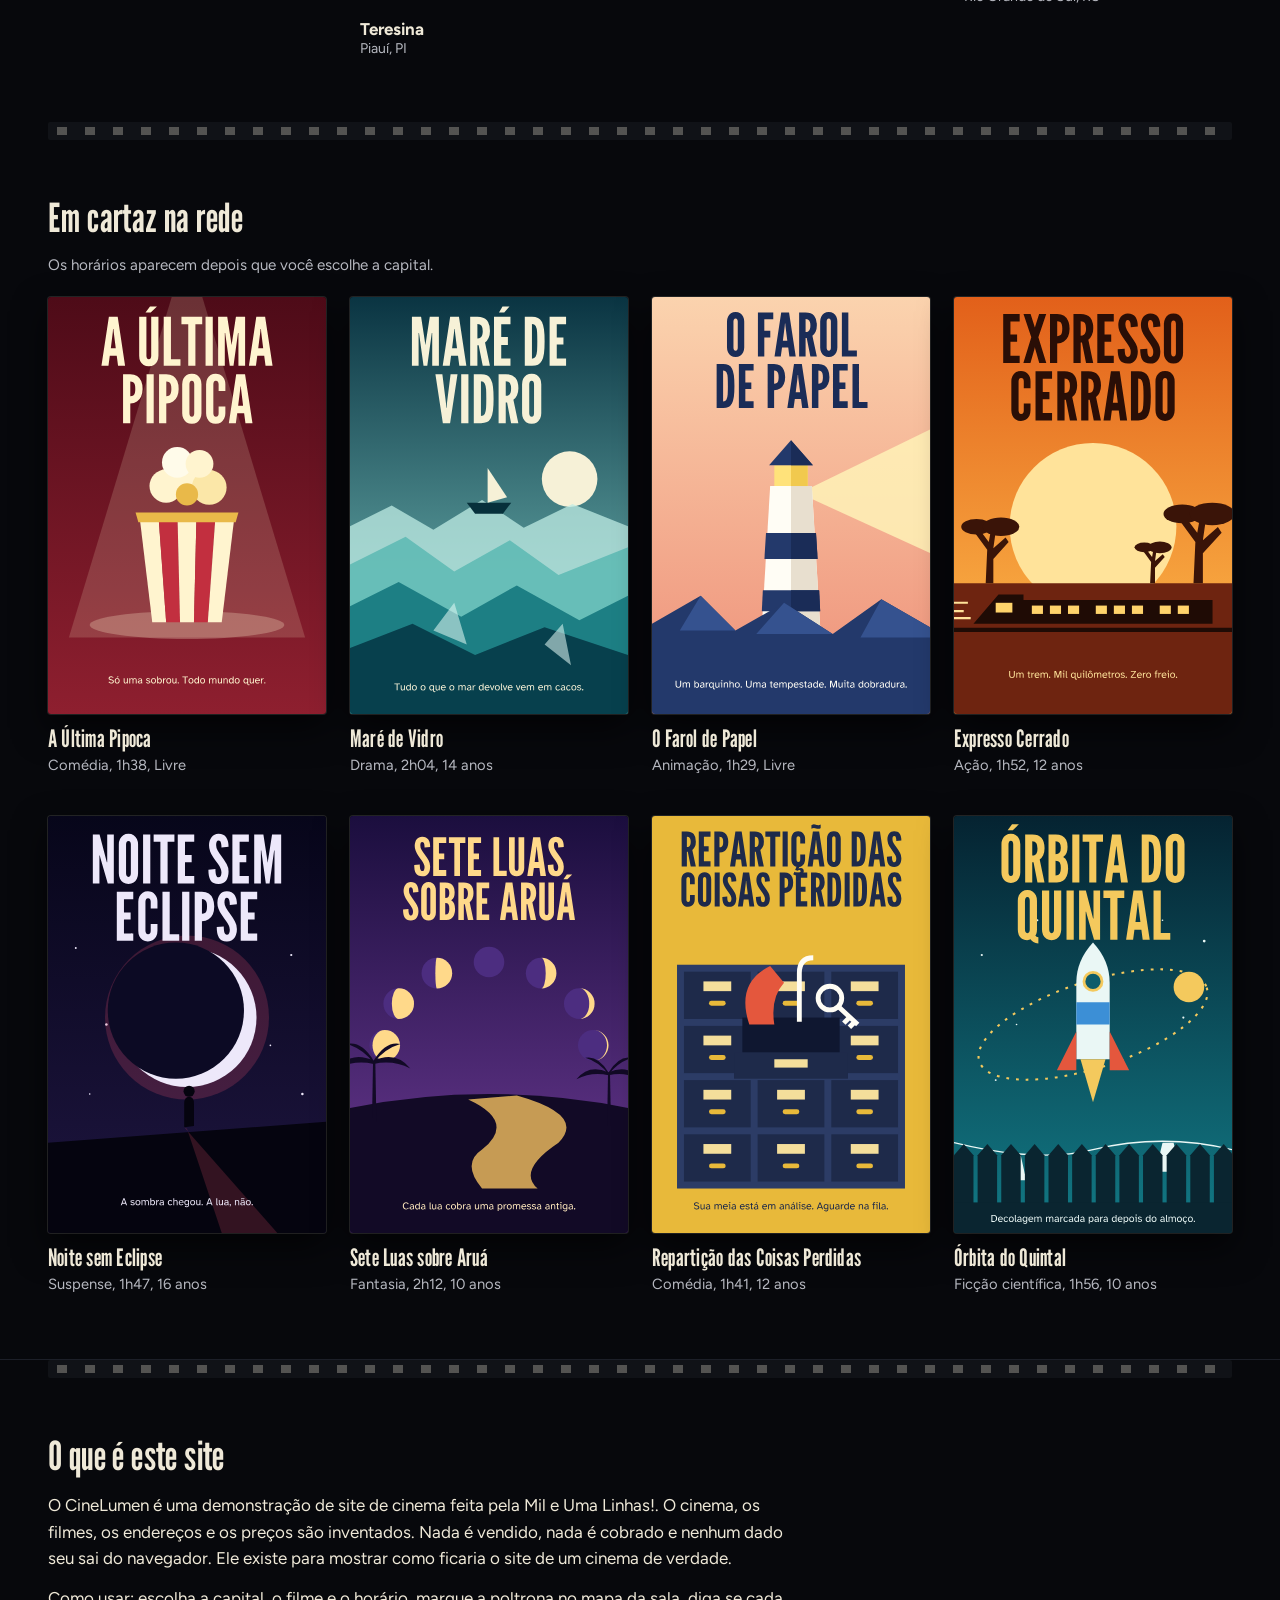
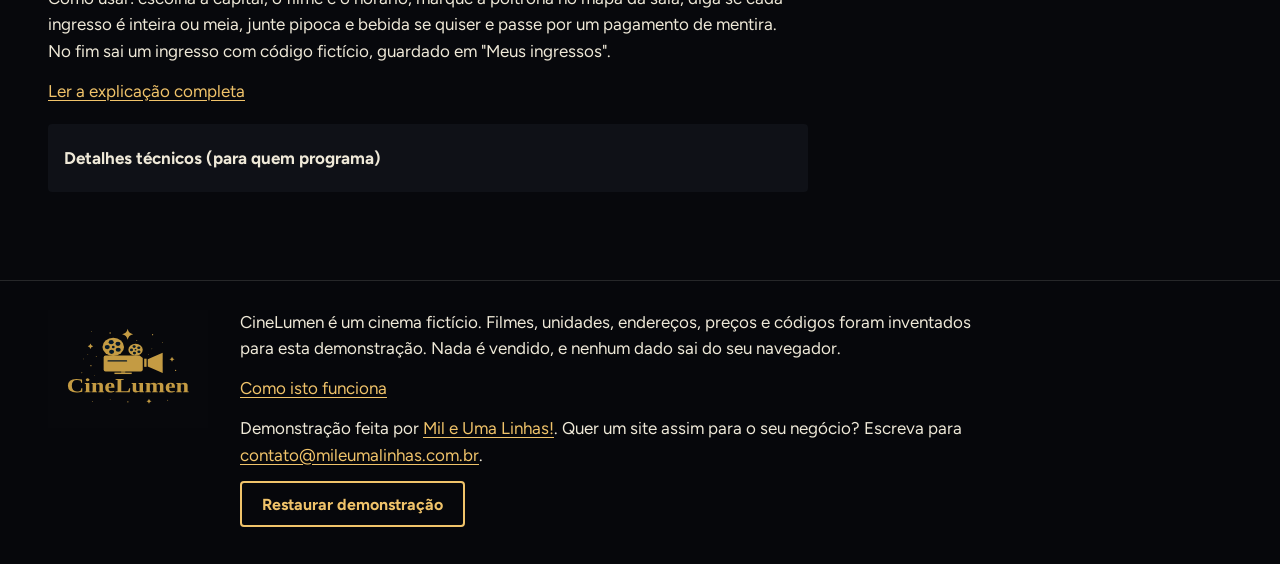
==== commit 39d933c0: "Visual lunar: céu com grão, lua em retícula e película Trabalho em andamento no ramo cinema-lunar. A" ====
--- a/index.html
+++ b/index.html
@@ -7,7 +7,7 @@
 <meta name="referrer" content="no-referrer">
 <title>CineLumen: cinema fictício nas 27 capitais</title>
 <meta name="description" content="Demonstração de site e sistema de cinema: programação por capital, mapa de assentos, bomboniere e ingresso. Cinema fictício, sem venda real.">
-<meta name="theme-color" content="#061928">
+<meta name="theme-color" content="#07080C">
 <link rel="canonical" href="https://toshiro01001.github.io/cinelumen/">
 <meta property="og:type" content="website">
 <meta property="og:locale" content="pt_BR">
@@ -19,7 +19,9 @@
 <link rel="icon" href="assets/favicon.svg" type="image/svg+xml">
 <link rel="preload" href="assets/fontes/league-gothic-latin-400-normal.woff2" as="font" type="font/woff2" crossorigin>
 <link rel="stylesheet" href="css/estilo.css">
+<link rel="stylesheet" href="css/lunar.css">
 <script type="module" src="js/app.js"></script>
+<script type="module" src="js/lunar.js"></script>
 </head>
 <body>
 <a class="pular" href="#conteudo" id="pular">Pular para o conteúdo</a>
--- a/css/estilo.css
+++ b/css/estilo.css
@@ -231,6 +231,10 @@
 .linhas li { display: flex; justify-content: space-between; gap: 12px; padding: 5px 0; }
 .teste-conflito { background: var(--noite-2); padding: 12px 16px; border-radius: 4px; }
 .teste-conflito summary { cursor: pointer; font-weight: 700; min-height: 28px; }
+.detalhes-tecnicos { background: var(--noite-2); padding: 12px 16px; border-radius: 4px; max-width: 760px; margin-top: 20px; }
+.detalhes-tecnicos summary { cursor: pointer; font-weight: 700; min-height: 44px; display: flex; align-items: center; }
+.detalhes-tecnicos ul { margin-top: 8px; }
+.secao-sobre { border-top: 1px solid var(--noite-3); }
 
 /* Ingresso */
 .pagina-ingresso { max-width: 860px; }
@@ -355,3 +359,4 @@
 }
 .pagina-404 { max-width: 60ch; padding: 14vh var(--calha); }
 .pagina-404 h1 { margin-bottom: 16px; }
+#conteudo { min-height: 100vh; }
--- a/css/lunar.css
+++ b/css/lunar.css
@@ -0,0 +1,72 @@
+/* CineLumen lunar: cinema antigo + céu de espaço. Carregado depois de estilo.css; só troca a aparência.
+   Céu: "Nebulosa" (ProfitizeBuild) sobre o GrainGradient da Paper. Lua: "Dither Sphere" (GetLayers).
+   Película: grão e vinheta do estilo "Kumo" (GetLayers). Detalhes em docs e no README. */
+:root {
+  --noite: #07080C;
+  --noite-2: #0F1117;
+  --noite-3: #1C1F28;
+  --linha: #474C5B;
+  --ouro: #B98A3A;
+  --ouro-claro: #F0C36A;
+  --marfim: #EFE9D8;
+  --neblina: #B6B8C0;
+  --luz: #FFF4CF;
+  --lua: 239, 233, 216;
+}
+body.luzes-baixas { background: #020203; }
+
+/* Céu: fica atrás de tudo. Sem WebGL2, sobra o degradê parado. */
+.ceu { position: fixed; inset: 0; z-index: -1; pointer-events: none; opacity: .34; transition: opacity .9s ease; isolation: isolate; background: radial-gradient(ellipse 60% 55% at 0 0, rgba(60, 79, 192, .6), transparent 70%), radial-gradient(ellipse 60% 55% at 100% 100%, rgba(60, 79, 192, .5), transparent 70%), #000; }
+.ceu canvas { position: absolute; inset: 0; width: 100%; height: 100%; display: block; contain: strict; scale: -1 1; }
+body.luzes-baixas .ceu { opacity: .14; }
+
+/* Película: grão que treme e vinheta de projetor, por cima da página, sem pegar toque. */
+body::before, body::after { content: ""; position: fixed; pointer-events: none; z-index: 40; }
+body::before { inset: -120px; background: url("../assets/grao.svg") 0 0 / 240px 240px; opacity: .07; animation: grao .9s steps(1) infinite; }
+body::after { inset: 0; box-shadow: inset 0 0 18vmin rgba(0, 0, 0, .42); }
+@keyframes grao { 0% { translate: 0 0; } 25% { translate: -38px 22px; } 50% { translate: 26px -44px; } 75% { translate: -18px -30px; } }
+
+/* Topo e faixa */
+.faixa { background: var(--ouro-claro); letter-spacing: .01em; }
+.topo { background: rgba(7, 8, 12, .84); -webkit-backdrop-filter: blur(12px); backdrop-filter: blur(12px); border-bottom-color: rgba(var(--lua), .14); }
+.rodape { background: rgba(7, 8, 12, .7); border-top-color: rgba(var(--lua), .14); }
+input[type="search"], input[type="time"], select { border-color: #7B8091; }
+
+/* Palco: a lua nasce atrás do letreiro, a plateia olha de baixo. */
+.palco { isolation: isolate; background: url("../assets/poltronas.svg") repeat-x left bottom / 120px 110px; padding-top: calc(min(.4928 * (min(100vw, 1400px) - 2 * var(--calha) - 40px) * .5556, 325px) + 26px); }
+.palco-texto h1 { text-shadow: 0 1px 2px rgba(0, 0, 0, .35), 0 0 28px rgba(0, 0, 0, .45); }
+.palco-texto p { color: #C9CBD2; }
+.marquise { background-color: #0B0C10; box-shadow: 0 0 0 1px rgba(0, 0, 0, .6), 0 26px 60px rgba(0, 0, 0, .6); }
+.palco > .marquise { grid-column: 1; grid-row: 1; }
+.palco > .palco-texto { grid-column: 2; grid-row: 1; }
+.lua { grid-column: 1; grid-row: 1; align-self: start; justify-self: center; width: min(88%, 580px); height: 0; position: relative; z-index: -1; pointer-events: none; }
+.lua-disco { position: absolute; left: 0; top: 0; width: 100%; aspect-ratio: 1; translate: 0 -56%; }
+.lua canvas { position: absolute; inset: 0; width: 100%; height: 100%; display: block; }
+.lua-disco::before { content: ""; position: absolute; inset: -22%; border-radius: 50%; background: radial-gradient(circle, rgba(var(--lua), .2) 0 34%, rgba(var(--lua), .07) 48%, transparent 66%); }
+.dat { display: inline-block; white-space: pre; }
+
+/* Seções: borda de película com perfurações */
+.faixa-secao { position: relative; }
+.faixa-secao::before { content: ""; position: absolute; left: var(--calha); right: var(--calha); top: 0; height: 18px; border-radius: 2px; background: repeating-linear-gradient(90deg, transparent 0 9px, rgba(var(--lua), .3) 9px 19px, transparent 19px 28px) center / 100% 8px no-repeat, #101217; }
+.faixa-secao > h2:first-child, .faixa-secao > h2 { margin-top: 18px; }
+.seletor-regiao h3 { border-bottom-color: rgba(var(--lua), .16); }
+.cartaz { box-shadow: 0 0 0 1px rgba(var(--lua), .12), 0 14px 34px rgba(0, 0, 0, .65); }
+dialog { box-shadow: 0 30px 80px rgba(0, 0, 0, .7); }
+
+/* Mapa da sala: vendidos em cinza de regolito */
+.assento.vendido { background: #1A1C23; border-color: #747987; }
+.assento.vendido::after { background: linear-gradient(45deg, transparent 44%, #A9ACB6 44% 56%, transparent 56%), linear-gradient(-45deg, transparent 44%, #A9ACB6 44% 56%, transparent 56%); }
+.ingresso dt, .ingresso .secao-nota { color: #474A55; }
+.ingresso-canhoto { border-color: #7A7D88; }
+
+@media (max-width: 980px) {
+  .palco { padding-top: calc(min(.4928 * (100vw - 2 * var(--calha)), 325px) + 24px); }
+  .palco > .palco-texto { grid-column: 1; grid-row: 2; }
+}
+@media (prefers-reduced-motion: reduce) {
+  body::before { animation: none; }
+  .ceu { transition: none; }
+}
+@media print {
+  body::before, body::after, .ceu, .lua, .faixa-secao::before { display: none; }
+}
